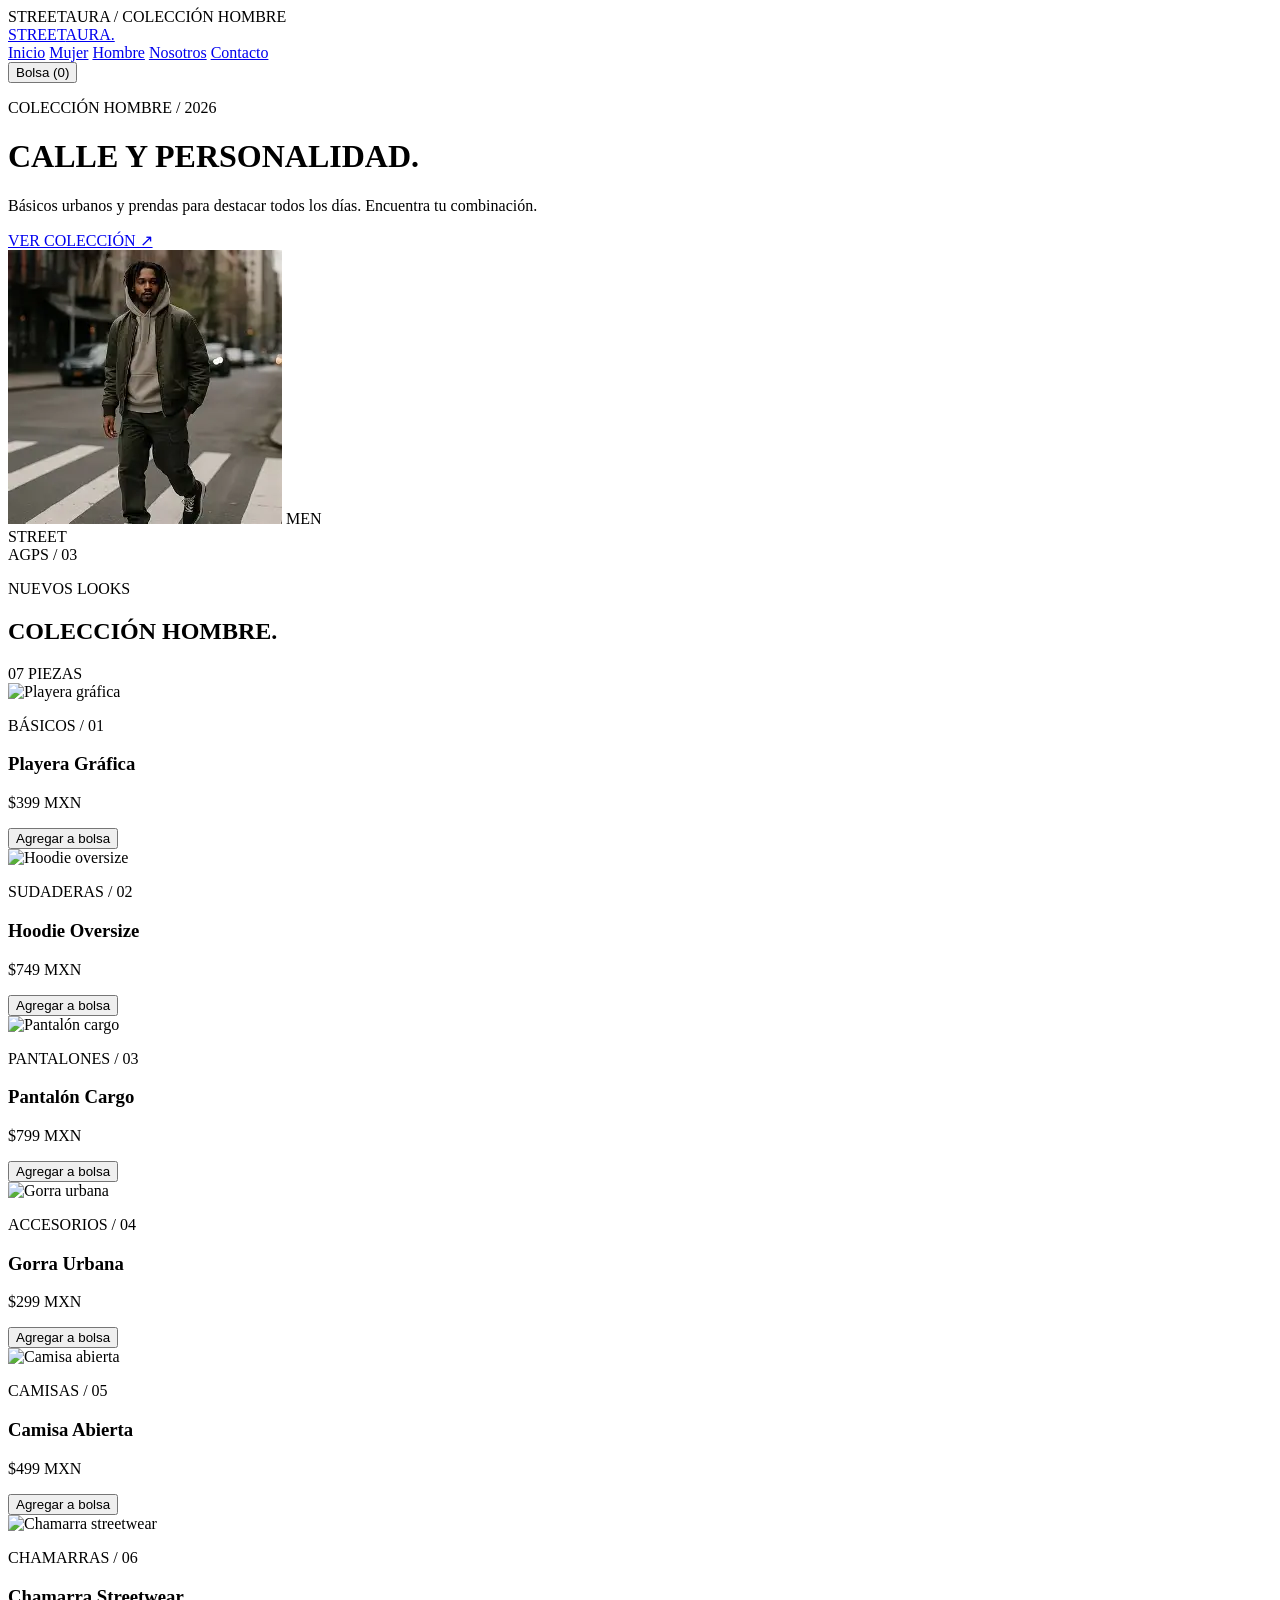
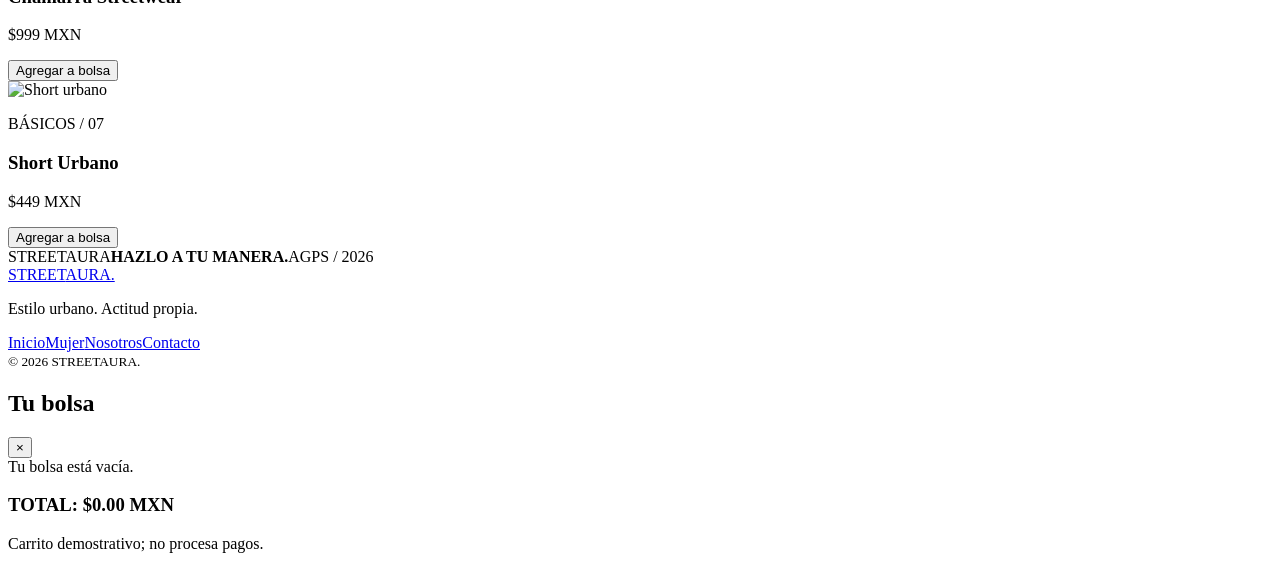
==== hombre.html @ d3abbc0f "terminacion de el archivo hombre.html" ====
<!DOCTYPE html>
<html lang="es">
<head>
    <meta charset="UTF-8">
    <meta name="viewport" content="width=device-width, initial-scale=1.0">
    <title>STREETAURA | Hombre</title>
    <link rel="stylesheet" href="css/style.css">
</head>
<body>
    <div class="agps-cinta">STREETAURA / COLECCIÓN HOMBRE</div>
    <div class="agps-encabezado">
        <a class="agps-logo" href="index.html">STREET<span>AURA.</span></a>
        <div class="agps-menu">
            <a class="agps-nav-enlace" href="index.html">Inicio</a>
            <a class="agps-nav-enlace" href="mujer.html">Mujer</a>
            <a class="agps-nav-enlace" href="hombre.html">Hombre</a>
            <a class="agps-nav-enlace" href="nosotros.html">Nosotros</a>
            <a class="agps-nav-enlace" href="contacto.html">Contacto</a>
        </div>
        <button class="agps-boton" id="agps-abrir">Bolsa (<span id="agps-conteo">0</span>)</button>
    </div>

    <div class="agps-portada">
        <div class="agps-portada-texto">
            <p class="agps-etiqueta">COLECCIÓN HOMBRE / 2026</p>
            <h1>CALLE Y PERSONALIDAD.</h1>
            <p class="agps-descripcion">Básicos urbanos y prendas para destacar todos los días. Encuentra tu combinación.</p>
            <a class="agps-boton agps-enlace" href="#agps-productos">VER COLECCIÓN ↗</a>
        </div>
        <div class="agps-portada-foto">
            <img src="img/img16.webp" alt="Moda urbana para hombre">
            <span class="agps-sello">MEN<br>STREET<br>AGPS / 03</span>
        </div>
    </div>

    <div class="agps-contenedor" id="agps-productos">
        <div class="agps-seccion-cabecera"><div><p class="agps-etiqueta">NUEVOS LOOKS</p><h2>COLECCIÓN HOMBRE.</h2></div><span class="agps-contador">07 PIEZAS</span></div>
        <div class="agps-cuadricula">
            <div class="agps-tarjeta"><img class="agps-imagen" src="img/hombre-1.jpg" alt="Playera gráfica"><div class="agps-tarjeta-info"><p class="agps-categoria">BÁSICOS / 01</p><h3>Playera Gráfica</h3><p class="agps-precio">$399 MXN</p><button class="agps-boton agps-agregar" data-nombre="Hombre - Playera Gráfica" data-precio="399">Agregar a bolsa</button></div></div>
            <div class="agps-tarjeta"><img class="agps-imagen" src="img/hombre-2.jpg" alt="Hoodie oversize"><div class="agps-tarjeta-info"><p class="agps-categoria">SUDADERAS / 02</p><h3>Hoodie Oversize</h3><p class="agps-precio">$749 MXN</p><button class="agps-boton agps-agregar" data-nombre="Hombre - Hoodie Oversize" data-precio="749">Agregar a bolsa</button></div></div>
            <div class="agps-tarjeta"><img class="agps-imagen" src="img/hombre-3.jpg" alt="Pantalón cargo"><div class="agps-tarjeta-info"><p class="agps-categoria">PANTALONES / 03</p><h3>Pantalón Cargo</h3><p class="agps-precio">$799 MXN</p><button class="agps-boton agps-agregar" data-nombre="Hombre - Pantalón Cargo" data-precio="799">Agregar a bolsa</button></div></div>
            <div class="agps-tarjeta"><img class="agps-imagen" src="img/hombre-4.jpg" alt="Gorra urbana"><div class="agps-tarjeta-info"><p class="agps-categoria">ACCESORIOS / 04</p><h3>Gorra Urbana</h3><p class="agps-precio">$299 MXN</p><button class="agps-boton agps-agregar" data-nombre="Hombre - Gorra Urbana" data-precio="299">Agregar a bolsa</button></div></div>
            <div class="agps-tarjeta"><img class="agps-imagen" src="img/hombre-5.jpg" alt="Camisa abierta"><div class="agps-tarjeta-info"><p class="agps-categoria">CAMISAS / 05</p><h3>Camisa Abierta</h3><p class="agps-precio">$499 MXN</p><button class="agps-boton agps-agregar" data-nombre="Hombre - Camisa Abierta" data-precio="499">Agregar a bolsa</button></div></div>
            <div class="agps-tarjeta"><img class="agps-imagen" src="img/hombre-6.jpg" alt="Chamarra streetwear"><div class="agps-tarjeta-info"><p class="agps-categoria">CHAMARRAS / 06</p><h3>Chamarra Streetwear</h3><p class="agps-precio">$999 MXN</p><button class="agps-boton agps-agregar" data-nombre="Hombre - Chamarra Streetwear" data-precio="999">Agregar a bolsa</button></div></div>
            <div class="agps-tarjeta"><img class="agps-imagen" src="img/hombre-7.jpg" alt="Short urbano"><div class="agps-tarjeta-info"><p class="agps-categoria">BÁSICOS / 07</p><h3>Short Urbano</h3><p class="agps-precio">$449 MXN</p><button class="agps-boton agps-agregar" data-nombre="Hombre - Short Urbano" data-precio="449">Agregar a bolsa</button></div></div>
        </div>
    </div>

    <div class="agps-franja"><span>STREETAURA</span><strong>HAZLO A TU MANERA.</strong><span>AGPS / 2026</span></div>
    <div class="agps-pie"><a class="agps-logo" href="index.html">STREET<span>AURA.</span></a><p>Estilo urbano. Actitud propia.</p><div class="agps-pie-links"><a href="index.html">Inicio</a><a href="mujer.html">Mujer</a><a href="nosotros.html">Nosotros</a><a href="contacto.html">Contacto</a></div><small>© 2026 STREETAURA.</small></div>

    <div class="agps-overlay" id="agps-overlay"><div class="agps-panel"><div class="agps-panel-top"><h2>Tu bolsa</h2><button id="agps-cerrar" class="agps-cerrar">×</button></div><div id="agps-items">Tu bolsa está vacía.</div><h3 class="agps-total">TOTAL: $<span id="agps-total">0.00</span> MXN</h3><p class="agps-nota">Carrito demostrativo; no procesa pagos.</p></div></div>
    <div class="agps-aviso" id="agps-aviso"></div>
    <script src="js/fintion.js"></script>
</body> 
</html>
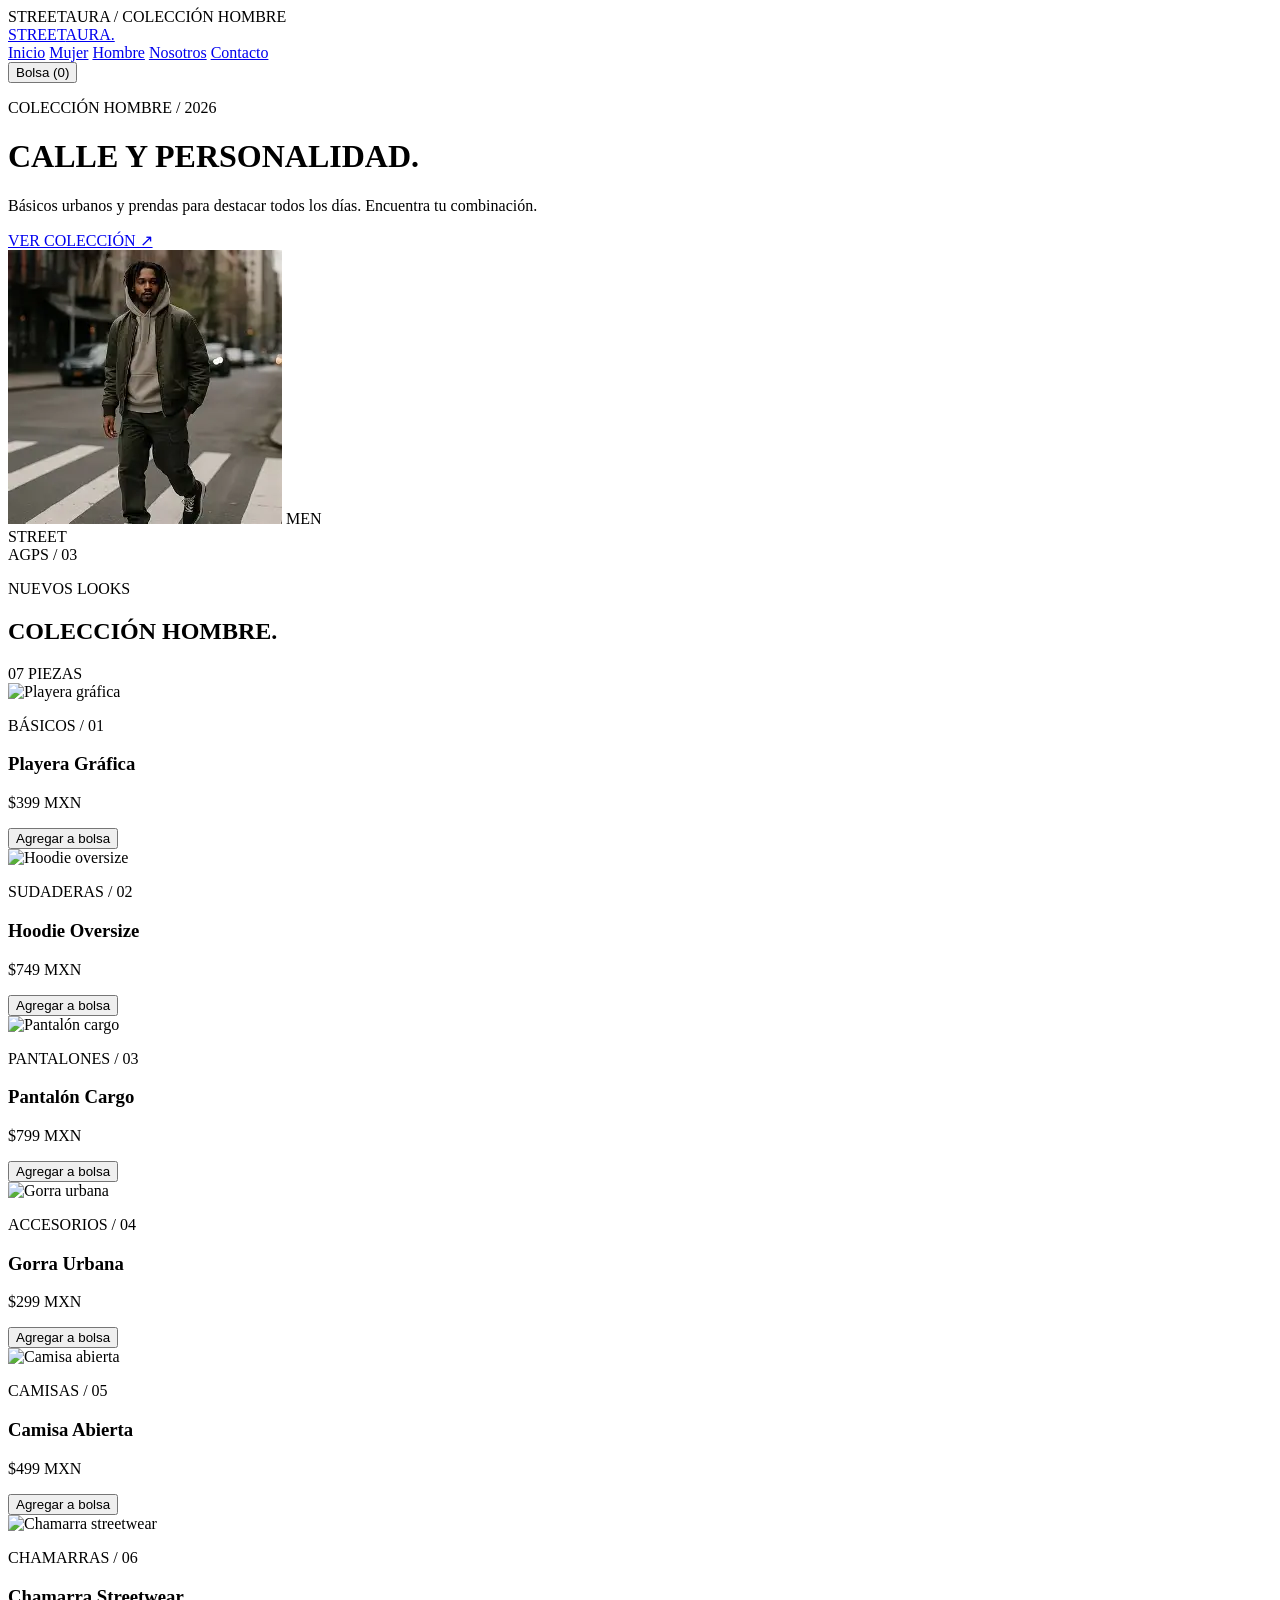
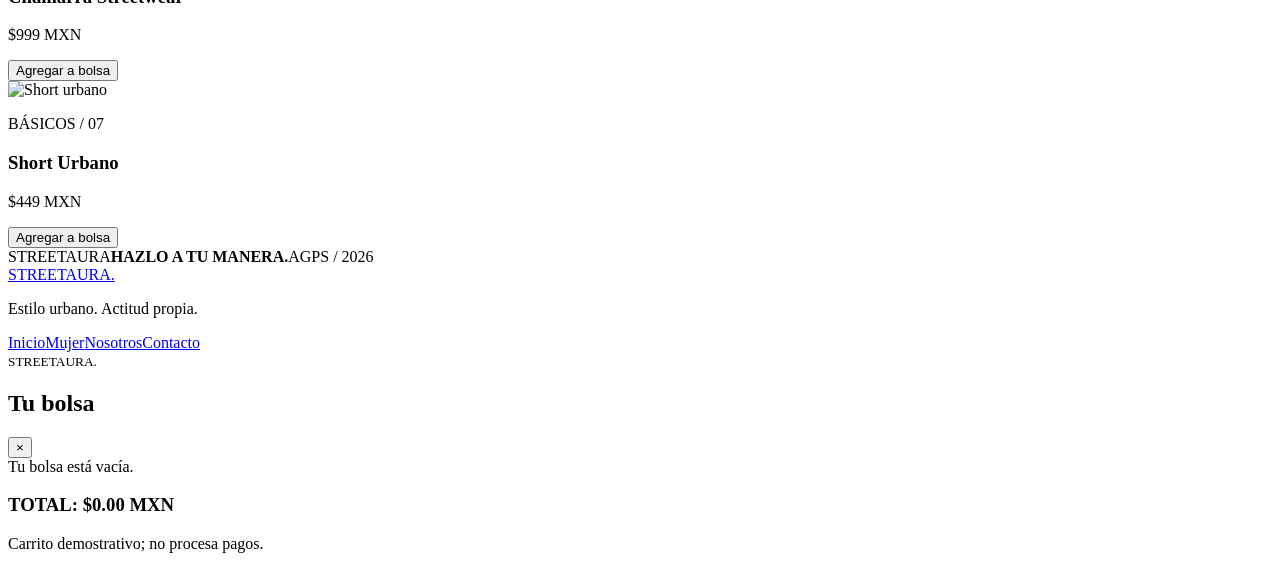
==== commit a7f723aa: "modificacion de el html de hombre" ====
--- a/hombre.html
+++ b/hombre.html
@@ -48,7 +48,7 @@
     </div>
 
     <div class="agps-franja"><span>STREETAURA</span><strong>HAZLO A TU MANERA.</strong><span>AGPS / 2026</span></div>
-    <div class="agps-pie"><a class="agps-logo" href="index.html">STREET<span>AURA.</span></a><p>Estilo urbano. Actitud propia.</p><div class="agps-pie-links"><a href="index.html">Inicio</a><a href="mujer.html">Mujer</a><a href="nosotros.html">Nosotros</a><a href="contacto.html">Contacto</a></div><small>© 2026 STREETAURA.</small></div>
+    <div class="agps-pie"><a class="agps-logo" href="index.html">STREET<span>AURA.</span></a><p>Estilo urbano. Actitud propia.</p><div class="agps-pie-links"><a href="index.html">Inicio</a><a href="mujer.html">Mujer</a><a href="nosotros.html">Nosotros</a><a href="contacto.html">Contacto</a></div><small> STREETAURA.</small></div>
 
     <div class="agps-overlay" id="agps-overlay"><div class="agps-panel"><div class="agps-panel-top"><h2>Tu bolsa</h2><button id="agps-cerrar" class="agps-cerrar">×</button></div><div id="agps-items">Tu bolsa está vacía.</div><h3 class="agps-total">TOTAL: $<span id="agps-total">0.00</span> MXN</h3><p class="agps-nota">Carrito demostrativo; no procesa pagos.</p></div></div>
     <div class="agps-aviso" id="agps-aviso"></div>
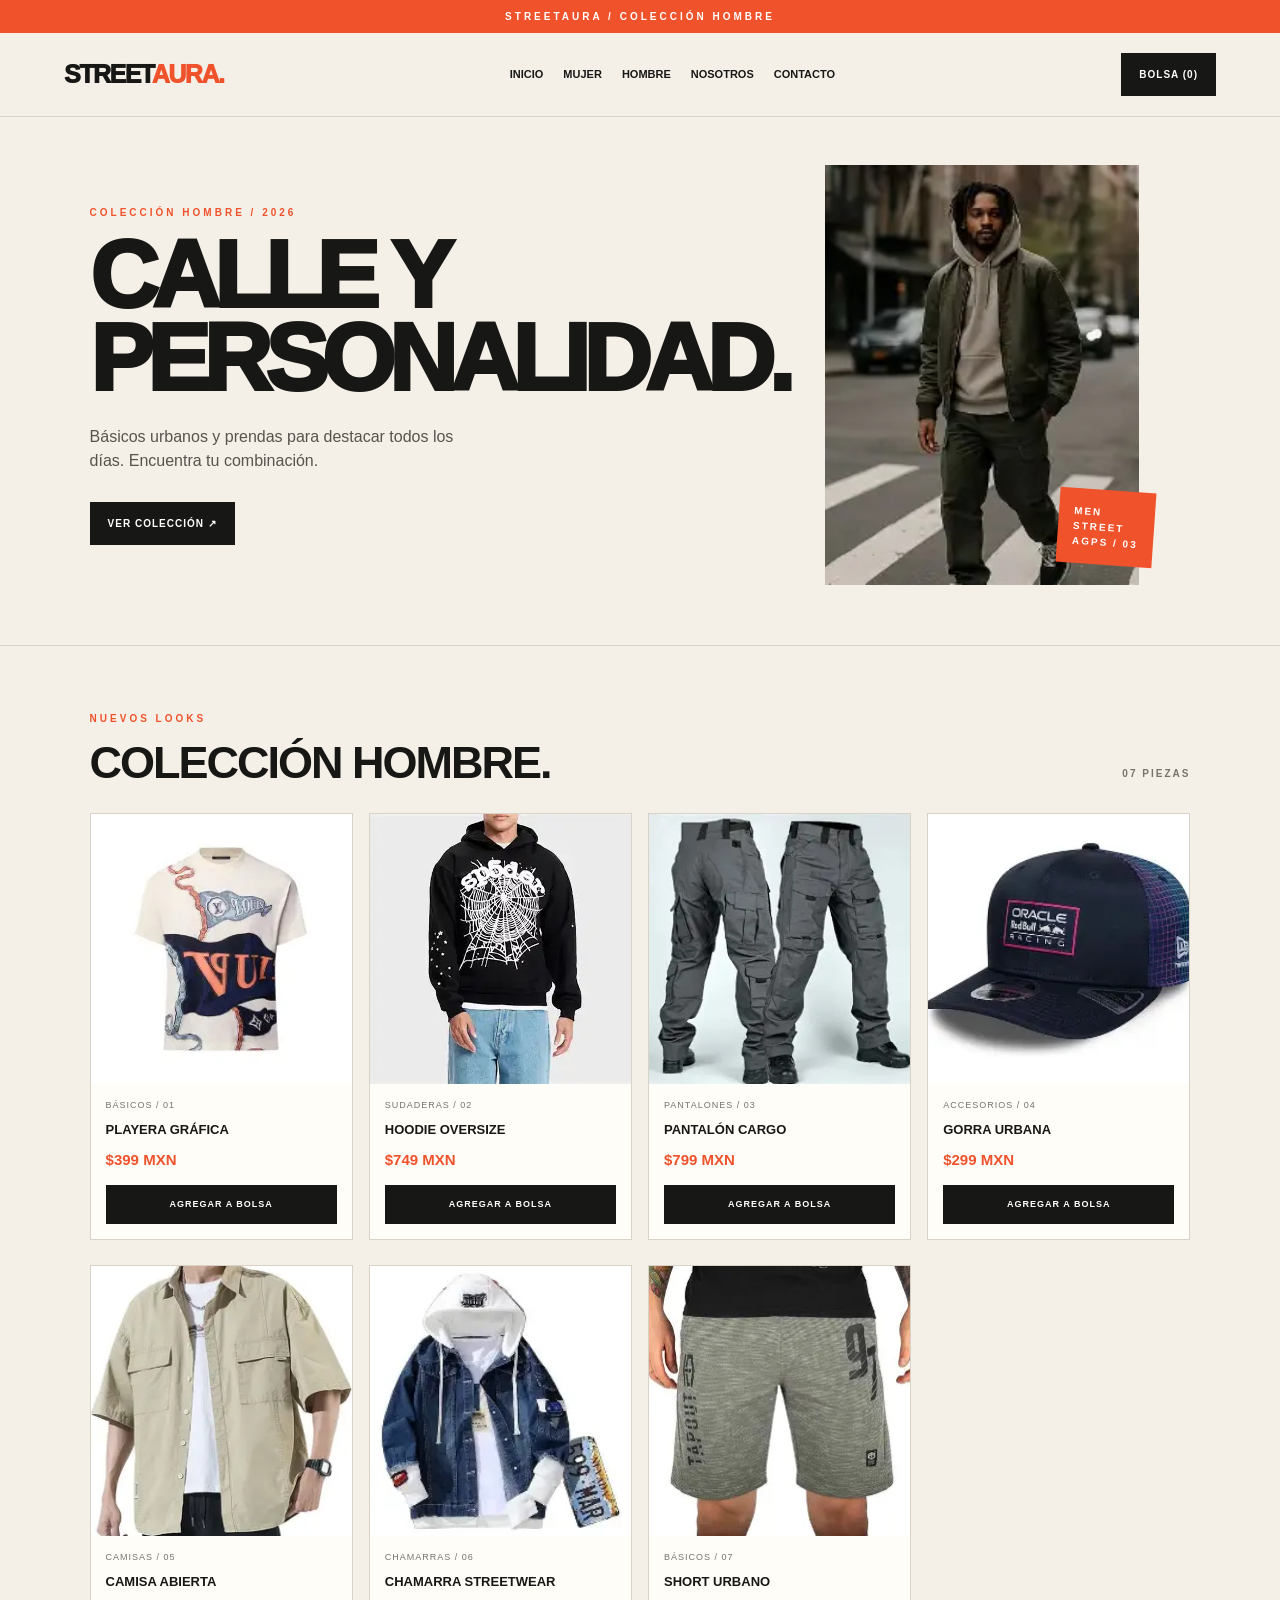
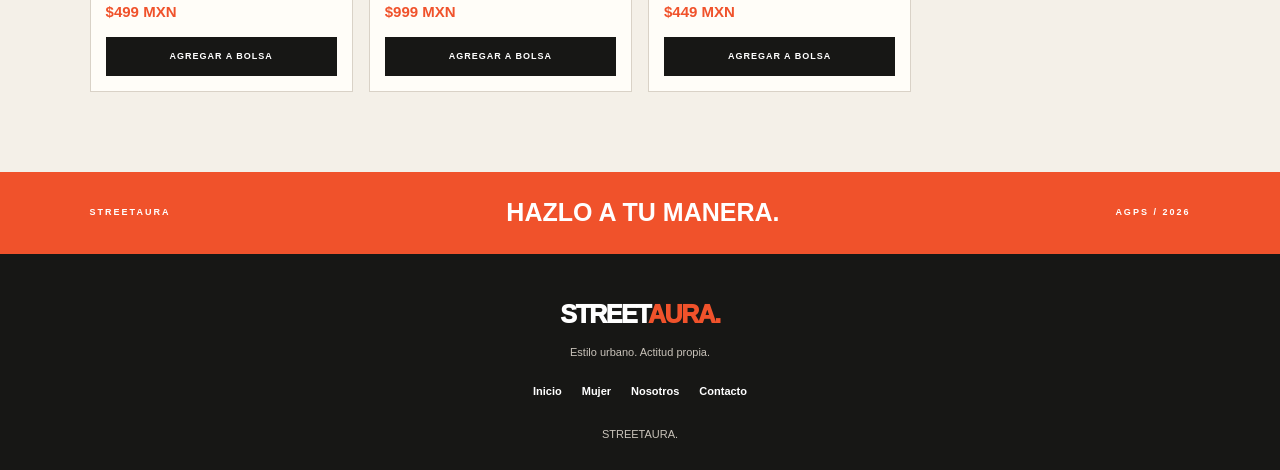
==== commit fb3ffb5a: "implementacion de las imagens de los archivos hombre,nosotros,contacto.html" ====
--- a/hombre.html
+++ b/hombre.html
@@ -37,13 +37,13 @@
     <div class="agps-contenedor" id="agps-productos">
         <div class="agps-seccion-cabecera"><div><p class="agps-etiqueta">NUEVOS LOOKS</p><h2>COLECCIÓN HOMBRE.</h2></div><span class="agps-contador">07 PIEZAS</span></div>
         <div class="agps-cuadricula">
-            <div class="agps-tarjeta"><img class="agps-imagen" src="img/hombre-1.jpg" alt="Playera gráfica"><div class="agps-tarjeta-info"><p class="agps-categoria">BÁSICOS / 01</p><h3>Playera Gráfica</h3><p class="agps-precio">$399 MXN</p><button class="agps-boton agps-agregar" data-nombre="Hombre - Playera Gráfica" data-precio="399">Agregar a bolsa</button></div></div>
-            <div class="agps-tarjeta"><img class="agps-imagen" src="img/hombre-2.jpg" alt="Hoodie oversize"><div class="agps-tarjeta-info"><p class="agps-categoria">SUDADERAS / 02</p><h3>Hoodie Oversize</h3><p class="agps-precio">$749 MXN</p><button class="agps-boton agps-agregar" data-nombre="Hombre - Hoodie Oversize" data-precio="749">Agregar a bolsa</button></div></div>
-            <div class="agps-tarjeta"><img class="agps-imagen" src="img/hombre-3.jpg" alt="Pantalón cargo"><div class="agps-tarjeta-info"><p class="agps-categoria">PANTALONES / 03</p><h3>Pantalón Cargo</h3><p class="agps-precio">$799 MXN</p><button class="agps-boton agps-agregar" data-nombre="Hombre - Pantalón Cargo" data-precio="799">Agregar a bolsa</button></div></div>
-            <div class="agps-tarjeta"><img class="agps-imagen" src="img/hombre-4.jpg" alt="Gorra urbana"><div class="agps-tarjeta-info"><p class="agps-categoria">ACCESORIOS / 04</p><h3>Gorra Urbana</h3><p class="agps-precio">$299 MXN</p><button class="agps-boton agps-agregar" data-nombre="Hombre - Gorra Urbana" data-precio="299">Agregar a bolsa</button></div></div>
-            <div class="agps-tarjeta"><img class="agps-imagen" src="img/hombre-5.jpg" alt="Camisa abierta"><div class="agps-tarjeta-info"><p class="agps-categoria">CAMISAS / 05</p><h3>Camisa Abierta</h3><p class="agps-precio">$499 MXN</p><button class="agps-boton agps-agregar" data-nombre="Hombre - Camisa Abierta" data-precio="499">Agregar a bolsa</button></div></div>
-            <div class="agps-tarjeta"><img class="agps-imagen" src="img/hombre-6.jpg" alt="Chamarra streetwear"><div class="agps-tarjeta-info"><p class="agps-categoria">CHAMARRAS / 06</p><h3>Chamarra Streetwear</h3><p class="agps-precio">$999 MXN</p><button class="agps-boton agps-agregar" data-nombre="Hombre - Chamarra Streetwear" data-precio="999">Agregar a bolsa</button></div></div>
-            <div class="agps-tarjeta"><img class="agps-imagen" src="img/hombre-7.jpg" alt="Short urbano"><div class="agps-tarjeta-info"><p class="agps-categoria">BÁSICOS / 07</p><h3>Short Urbano</h3><p class="agps-precio">$449 MXN</p><button class="agps-boton agps-agregar" data-nombre="Hombre - Short Urbano" data-precio="449">Agregar a bolsa</button></div></div>
+            <div class="agps-tarjeta"><img class="agps-imagen" src="img/img17.webp" alt="Playera gráfica"><div class="agps-tarjeta-info"><p class="agps-categoria">BÁSICOS / 01</p><h3>Playera Gráfica</h3><p class="agps-precio">$399 MXN</p><button class="agps-boton agps-agregar" data-nombre="Hombre - Playera Gráfica" data-precio="399">Agregar a bolsa</button></div></div>
+            <div class="agps-tarjeta"><img class="agps-imagen" src="img/img18.webp" alt="Hoodie oversize"><div class="agps-tarjeta-info"><p class="agps-categoria">SUDADERAS / 02</p><h3>Hoodie Oversize</h3><p class="agps-precio">$749 MXN</p><button class="agps-boton agps-agregar" data-nombre="Hombre - Hoodie Oversize" data-precio="749">Agregar a bolsa</button></div></div>
+            <div class="agps-tarjeta"><img class="agps-imagen" src="img/img4.webp" alt="Pantalón cargo"><div class="agps-tarjeta-info"><p class="agps-categoria">PANTALONES / 03</p><h3>Pantalón Cargo</h3><p class="agps-precio">$799 MXN</p><button class="agps-boton agps-agregar" data-nombre="Hombre - Pantalón Cargo" data-precio="799">Agregar a bolsa</button></div></div>
+            <div class="agps-tarjeta"><img class="agps-imagen" src="img/img3.webp" alt="Gorra urbana"><div class="agps-tarjeta-info"><p class="agps-categoria">ACCESORIOS / 04</p><h3>Gorra Urbana</h3><p class="agps-precio">$299 MXN</p><button class="agps-boton agps-agregar" data-nombre="Hombre - Gorra Urbana" data-precio="299">Agregar a bolsa</button></div></div>
+            <div class="agps-tarjeta"><img class="agps-imagen" src="img/img19.webp" alt="Camisa abierta"><div class="agps-tarjeta-info"><p class="agps-categoria">CAMISAS / 05</p><h3>Camisa Abierta</h3><p class="agps-precio">$499 MXN</p><button class="agps-boton agps-agregar" data-nombre="Hombre - Camisa Abierta" data-precio="499">Agregar a bolsa</button></div></div>
+            <div class="agps-tarjeta"><img class="agps-imagen" src="img/img20.webp" alt="Chamarra streetwear"><div class="agps-tarjeta-info"><p class="agps-categoria">CHAMARRAS / 06</p><h3>Chamarra Streetwear</h3><p class="agps-precio">$999 MXN</p><button class="agps-boton agps-agregar" data-nombre="Hombre - Chamarra Streetwear" data-precio="999">Agregar a bolsa</button></div></div>
+            <div class="agps-tarjeta"><img class="agps-imagen" src="img/img21.webp" alt="Short urbano"><div class="agps-tarjeta-info"><p class="agps-categoria">BÁSICOS / 07</p><h3>Short Urbano</h3><p class="agps-precio">$449 MXN</p><button class="agps-boton agps-agregar" data-nombre="Hombre - Short Urbano" data-precio="449">Agregar a bolsa</button></div></div>
         </div>
     </div>
 
--- a/css/style.css
+++ b/css/style.css
@@ -0,0 +1,573 @@
+
+:root {
+    --agps-fondo: #f4f0e8;
+    --agps-papel: #fffdf8;
+    --agps-negro: #171715;
+    --agps-naranja: #f0522b;
+    --agps-gris: #77736d;
+    --agps-borde: #d9d2c7;
+}
+
+* {
+    box-sizing: border-box;
+}
+
+html {
+    scroll-behavior: smooth;
+}
+
+body {
+    margin: 0;
+    background: var(--agps-fondo);
+    color: var(--agps-negro);
+    font-family: Arial, Helvetica, sans-serif;
+    line-height: 1.5;
+}
+
+a {
+    color: inherit;
+    text-decoration: none;
+}
+
+button, input, textarea {
+    font: inherit;
+}
+
+.agps-cinta {
+    background: var(--agps-naranja);
+    color: white;
+    text-align: center;
+    padding: 9px;
+    font-size: 10px;
+    font-weight: 800;
+    letter-spacing: 3px;
+}
+
+.agps-encabezado {
+    display: flex;
+    align-items: center;
+    justify-content: space-between;
+    gap: 22px;
+    flex-wrap: wrap;
+    padding: 20px 5%;
+    border-bottom: 1px solid var(--agps-borde);
+}
+
+.agps-logo {
+    font-size: 25px;
+    font-weight: 1000;
+    letter-spacing: -1.5px;
+}
+
+.agps-logo span {
+    color: var(--agps-naranja);
+}
+
+.agps-menu {
+    display: flex;
+    align-items: center;
+    gap: 20px;
+    flex-wrap: wrap;
+}
+
+.agps-nav-enlace {
+    font-size: 11px;
+    font-weight: 800;
+    text-transform: uppercase;
+}
+
+.agps-nav-enlace:hover {
+    color: var(--agps-naranja);
+}
+
+.agps-boton {
+    display: inline-flex;
+    align-items: center;
+    justify-content: center;
+    padding: 13px 17px;
+    border: 1px solid var(--agps-negro);
+    background: var(--agps-negro);
+    color: white;
+    font-size: 10px;
+    font-weight: 800;
+    text-transform: uppercase;
+    letter-spacing: 1px;
+    cursor: pointer;
+    transition: 0.2s;
+}
+
+.agps-boton:hover {
+    background: var(--agps-naranja);
+    border-color: var(--agps-naranja);
+    transform: translateY(-2px);
+}
+
+.agps-portada {
+    display: grid;
+    grid-template-columns: 1fr 0.86fr;
+    gap: 5%;
+    align-items: center;
+    padding: 48px 7% 60px;
+    min-height: 510px;
+    border-bottom: 1px solid var(--agps-borde);
+}
+
+.agps-portada-texto {
+    padding: 20px 0;
+}
+
+.agps-etiqueta {
+    margin: 0 0 14px;
+    color: var(--agps-naranja);
+    font-size: 10px;
+    font-weight: 900;
+    letter-spacing: 3px;
+    text-transform: uppercase;
+}
+
+.agps-portada h1 {
+    max-width: 680px;
+    margin: 0;
+    font-size: clamp(46px, 7.4vw, 100px);
+    font-weight: 1000;
+    line-height: 0.88;
+    letter-spacing: -0.07em;
+}
+
+.agps-descripcion {
+    max-width: 390px;
+    margin: 25px 0;
+    color: #57534d;
+    font-size: 16px;
+}
+
+.agps-enlace {
+    margin-top: 4px;
+}
+
+.agps-portada-foto {
+    height: 420px;
+    position: relative;
+    background: #ddd4c6;
+}
+
+.agps-portada-foto img {
+    width: 100%;
+    height: 100%;
+    display: block;
+    object-fit: cover;
+}
+
+.agps-sello {
+    position: absolute;
+    right: -15px;
+    bottom: 20px;
+    background: var(--agps-naranja);
+    color: white;
+    padding: 15px;
+    font-size: 10px;
+    font-weight: 900;
+    letter-spacing: 2px;
+    line-height: 1.5;
+    transform: rotate(4deg);
+}
+
+.agps-categorias {
+    display: grid;
+    grid-template-columns: repeat(3, 1fr);
+    gap: 12px;
+    padding: 28px 7% 10px;
+}
+
+.agps-categoria-card {
+    display: flex;
+    min-height: 135px;
+    flex-direction: column;
+    justify-content: space-between;
+    padding: 20px;
+    background: #e6dfd3;
+    border: 1px solid var(--agps-borde);
+    transition: 0.2s;
+}
+
+.agps-categoria-card:hover {
+    transform: translateY(-3px);
+    background: white;
+}
+
+.agps-categoria-card span {
+    font-size: 9px;
+    font-weight: 800;
+    letter-spacing: 2px;
+}
+
+.agps-categoria-card strong {
+    font-size: clamp(22px, 3vw, 36px);
+    letter-spacing: -1px;
+}
+
+.agps-categoria-naranja {
+    background: var(--agps-naranja);
+    color: white;
+    border-color: var(--agps-naranja);
+}
+
+.agps-contenedor {
+    width: min(1250px, 86%);
+    margin: auto;
+    padding: 65px 0 80px;
+}
+
+.agps-seccion-cabecera {
+    display: flex;
+    align-items: end;
+    justify-content: space-between;
+    gap: 20px;
+    margin-bottom: 27px;
+}
+
+.agps-seccion-cabecera h2 {
+    max-width: 730px;
+    margin: 0;
+    font-size: clamp(26px, 4vw, 45px);
+    line-height: 1.03;
+    letter-spacing: -2px;
+    text-transform: uppercase;
+}
+
+.agps-contador {
+    padding-bottom: 5px;
+    color: var(--agps-gris);
+    font-size: 10px;
+    font-weight: 800;
+    letter-spacing: 2px;
+    white-space: nowrap;
+}
+
+.agps-cuadricula {
+    display: grid;
+    grid-template-columns: repeat(4, minmax(0, 1fr));
+    gap: 25px 16px;
+}
+
+.agps-tarjeta {
+    min-width: 0;
+    background: var(--agps-papel);
+    border: 1px solid var(--agps-borde);
+    overflow: hidden;
+}
+
+.agps-imagen {
+    display: block;
+    width: 100%;
+    height: 270px;
+    object-fit: cover;
+    background: #e5ded2;
+    transition: transform 0.35s;
+}
+
+.agps-tarjeta:hover .agps-imagen {
+    transform: scale(1.035);
+}
+
+.agps-tarjeta-info {
+    padding: 15px;
+}
+
+.agps-categoria {
+    margin: 0 0 7px;
+    color: var(--agps-gris);
+    font-size: 9px;
+    letter-spacing: 1px;
+}
+
+.agps-tarjeta h3 {
+    margin: 0 0 10px;
+    font-size: 13px;
+    font-weight: 900;
+    text-transform: uppercase;
+}
+
+.agps-precio {
+    margin: 0 0 13px;
+    color: var(--agps-naranja);
+    font-size: 15px;
+    font-weight: 900;
+}
+
+.agps-tarjeta .agps-boton {
+    width: 100%;
+    padding: 12px 5px;
+    font-size: 9px;
+}
+
+.agps-form-wrap {
+    max-width: 680px;
+    margin: 55px auto 0;
+}
+
+.agps-form {
+    display: grid;
+    gap: 12px;
+    padding: 30px;
+    background: var(--agps-papel);
+    border: 1px solid var(--agps-borde);
+}
+
+.agps-form h2 {
+    margin: 0 0 8px;
+    font-size: 34px;
+    text-transform: uppercase;
+}
+
+.agps-form label {
+    font-size: 11px;
+    font-weight: 900;
+    text-transform: uppercase;
+}
+
+.agps-form input,
+.agps-form textarea {
+    width: 100%;
+    padding: 13px;
+    border: 1px solid var(--agps-borde);
+    background: white;
+    color: var(--agps-negro);
+}
+
+.agps-form textarea {
+    resize: vertical;
+}
+
+#agps-respuesta {
+    color: var(--agps-gris);
+    font-size: 12px;
+}
+
+.agps-franja {
+    display: flex;
+    justify-content: space-between;
+    align-items: center;
+    gap: 20px;
+    padding: 22px 7%;
+    background: var(--agps-naranja);
+    color: white;
+}
+
+.agps-franja span {
+    font-size: 9px;
+    font-weight: 900;
+    letter-spacing: 2px;
+}
+
+.agps-franja strong {
+    font-size: clamp(15px, 3vw, 25px);
+}
+
+.agps-pie {
+    padding: 42px 20px 25px;
+    background: var(--agps-negro);
+    color: white;
+    text-align: center;
+}
+
+.agps-pie p,
+.agps-pie small {
+    color: #c9c3ba;
+    font-size: 11px;
+}
+
+.agps-pie-links {
+    display: flex;
+    justify-content: center;
+    gap: 20px;
+    flex-wrap: wrap;
+    margin: 22px 0;
+}
+
+.agps-pie-links a {
+    font-size: 11px;
+    font-weight: 700;
+}
+
+.agps-overlay {
+    display: none;
+    position: fixed;
+    inset: 0;
+    z-index: 100;
+    justify-content: flex-end;
+    background: #0009;
+}
+
+.agps-overlay.agps-visible {
+    display: flex;
+}
+
+.agps-panel {
+    width: min(430px, 100%);
+    height: 100%;
+    overflow-y: auto;
+    padding: 26px;
+    background: var(--agps-papel);
+}
+
+.agps-panel-top {
+    display: flex;
+    justify-content: space-between;
+    align-items: center;
+    padding-bottom: 15px;
+    border-bottom: 1px solid var(--agps-borde);
+}
+
+.agps-panel-top h2 {
+    margin: 0;
+    text-transform: uppercase;
+}
+
+.agps-cerrar {
+    border: 0;
+    background: none;
+    font-size: 32px;
+    cursor: pointer;
+}
+
+.agps-item {
+    display: flex;
+    justify-content: space-between;
+    gap: 12px;
+    padding: 15px 0;
+    border-bottom: 1px solid var(--agps-borde);
+    font-size: 12px;
+}
+
+.agps-quitar {
+    border: 0;
+    background: none;
+    color: var(--agps-naranja);
+    font-weight: bold;
+    cursor: pointer;
+}
+
+.agps-total {
+    margin-top: 25px;
+    font-size: 16px;
+}
+
+.agps-nota {
+    color: var(--agps-gris);
+    font-size: 11px;
+}
+
+.agps-aviso {
+    display: none;
+    position: fixed;
+    bottom: 22px;
+    left: 50%;
+    z-index: 200;
+    transform: translateX(-50%);
+    padding: 13px 18px;
+    background: var(--agps-negro);
+    color: white;
+    font-size: 12px;
+    font-weight: 700;
+}
+
+.agps-aviso.agps-visible {
+    display: block;
+}
+
+@media (max-width: 950px) {
+    .agps-portada {
+        grid-template-columns: 1fr 1fr;
+        padding: 40px 5%;
+        gap: 25px;
+    }
+
+    .agps-portada-foto {
+        height: 350px;
+    }
+
+    .agps-cuadricula {
+        grid-template-columns: repeat(2, minmax(0, 1fr));
+    }
+}
+
+@media (max-width: 600px) {
+    .agps-encabezado {
+        padding: 17px 5%;
+        gap: 14px;
+    }
+
+    .agps-logo {
+        font-size: 22px;
+    }
+
+    .agps-menu {
+        order: 3;
+        width: 100%;
+        gap: 13px;
+    }
+
+    .agps-nav-enlace {
+        font-size: 9px;
+    }
+
+    .agps-portada {
+        grid-template-columns: 1fr;
+        padding: 32px 6%;
+        gap: 25px;
+    }
+
+    .agps-portada h1 {
+        font-size: clamp(47px, 13vw, 72px);
+    }
+
+    .agps-portada-foto {
+        height: 310px;
+    }
+
+    .agps-categorias {
+        grid-template-columns: 1fr;
+        padding: 18px 5%;
+    }
+
+    .agps-categoria-card {
+        min-height: 100px;
+    }
+
+    .agps-contenedor {
+        width: 92%;
+        padding: 48px 0 60px;
+    }
+
+    .agps-cuadricula {
+        gap: 12px;
+    }
+
+    .agps-imagen {
+        height: 190px;
+    }
+
+    .agps-tarjeta-info {
+        padding: 10px;
+    }
+
+    .agps-tarjeta h3 {
+        font-size: 11px;
+    }
+
+    .agps-tarjeta .agps-boton {
+        font-size: 8px;
+        letter-spacing: 0;
+        padding: 10px 3px;
+    }
+
+    .agps-franja {
+        flex-wrap: wrap;
+        padding: 20px 5%;
+    }
+
+    .agps-form {
+        padding: 20px;
+    }
+}
